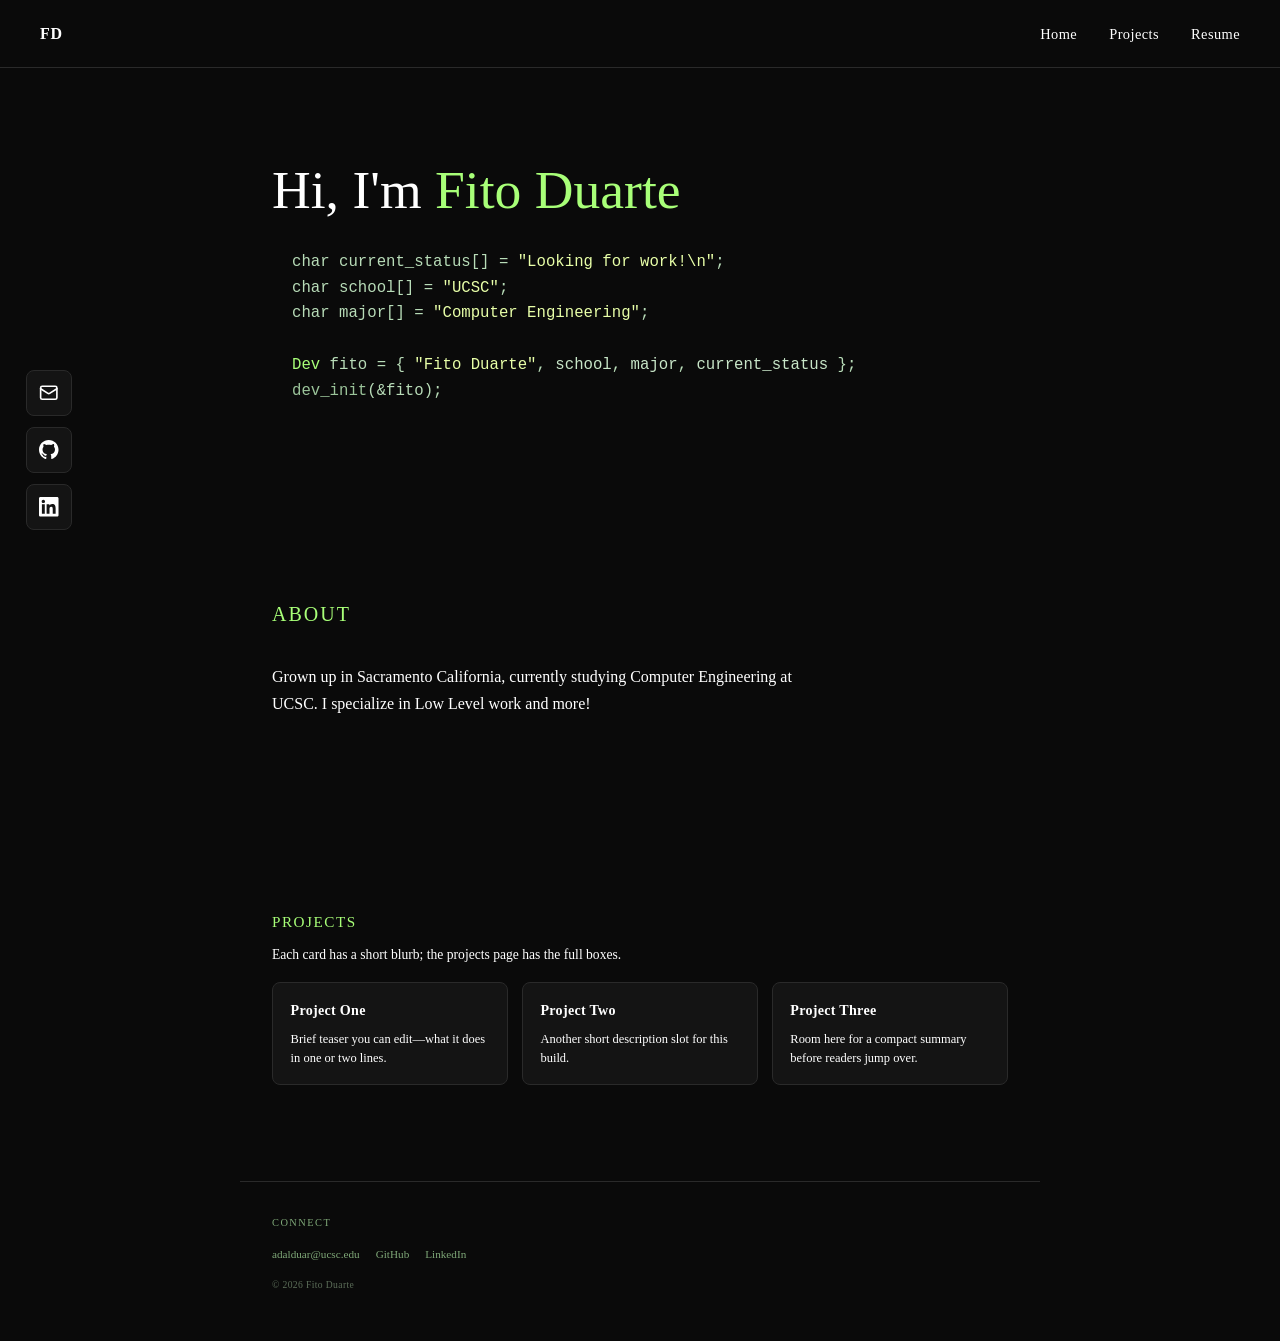
==== index.html @ a1b9959f "Initial commit" ====
<!DOCTYPE html>
<html lang="en">
<head>
  <meta charset="UTF-8" />
  <meta name="viewport" content="width=device-width, initial-scale=1.0" />
  <title>Your Name — Home</title>
  <link rel="stylesheet" href="style.css" />
</head>
<body>

<nav>
  <div class="nav-name"><a href="index.html">FD</a></div>
  <ul class="nav-links">
    <li><a href="index.html" class="active">Home</a></li>
    <li><a href="projects.html">Projects</a></li>
    <li><a href="resume.html">Resume</a></li>
  </ul>
</nav>

<div class="hero-connect hero-connect--dock" aria-label="Social links">
  <a class="hero-connect-link" href="mailto:adalduar@ucsc.edu" aria-label="Email">
    <svg xmlns="http://www.w3.org/2000/svg" viewBox="0 0 24 24" fill="none" stroke="currentColor" stroke-width="2" stroke-linecap="round" stroke-linejoin="round" aria-hidden="true"><rect width="20" height="16" x="2" y="4" rx="2"/><path d="m22 7-8.97 5.7a1.94 1.94 0 0 1-2.06 0L2 7"/></svg>
  </a>
  <a class="hero-connect-link" href="https://github.com/adalduar" target="_blank" rel="noopener noreferrer" aria-label="GitHub">
    <svg xmlns="http://www.w3.org/2000/svg" viewBox="0 0 24 24" fill="currentColor" aria-hidden="true"><path d="M12 0c-6.626 0-12 5.373-12 12 0 5.302 3.438 9.8 8.207 11.387.599.111.793-.261.793-.577v-2.234c-3.338.726-4.033-1.416-4.033-1.416-.546-1.387-1.333-1.756-1.333-1.756-1.089-.745.083-.729.083-.729 1.205.084 1.839 1.237 1.839 1.237 1.07 1.834 2.807 1.304 3.492.997.107-.775.418-1.305.762-1.604-2.665-.305-5.467-1.334-5.467-5.931 0-1.311.469-2.381 1.236-3.221-.124-.303-.535-1.524.117-3.176 0 0 1.008-.322 3.301 1.23.957-.266 1.983-.399 3.003-.404 1.02.005 2.047.138 3.006.404 2.291-1.552 3.297-1.23 3.297-1.23.653 1.653.242 2.874.118 3.176.77.84 1.235 1.911 1.235 3.221 0 4.609-2.807 5.624-5.479 5.921.43.372.823 1.102.823 2.222v3.293c0 .319.192.694.801.576 4.765-1.589 8.199-6.086 8.199-11.386 0-6.627-5.373-12-12-12z"/></svg>
  </a>
  <a class="hero-connect-link" href="https://www.linkedin.com/in/adalduar" target="_blank" rel="noopener noreferrer" aria-label="LinkedIn">
    <svg xmlns="http://www.w3.org/2000/svg" viewBox="0 0 24 24" fill="currentColor" aria-hidden="true"><path d="M20.447 20.452h-3.554v-5.569c0-1.328-.027-3.037-1.852-3.037-1.853 0-2.136 1.445-2.136 2.939v5.667H9.351V9h3.414v1.561h.046c.477-.9 1.637-1.85 3.37-1.85 3.601 0 4.267 2.37 4.267 5.455v6.286zM5.337 7.433c-1.144 0-2.063-.926-2.063-2.065 0-1.138.92-2.063 2.063-2.063 1.14 0 2.064.925 2.064 2.063 0 1.139-.925 2.065-2.064 2.065zm1.782 13.019H3.555V9h3.564v11.452zM22.225 0H1.771C.792 0 0 .774 0 1.729v20.542C0 23.227.792 24 1.771 24h20.451C23.2 24 24 23.227 24 22.271V1.729C24 .774 23.2 0 22.222 0h.003z"/></svg>
  </a>
</div>

<main>
  <div class="main-inner">
  <section id="home">
    <h1>Hi, I'm <span class="accent">Fito Duarte</span></h1>

    <div class="terminal-box">
      <pre class="terminal-box__body"><code><span class="terminal-box__code">char current_status[] = <span class="terminal-box__str">"Looking for work!\n"</span>;
char school[] = <span class="terminal-box__str">"UCSC"</span>;
char major[] = <span class="terminal-box__str">"Computer Engineering"</span>;

<span class="terminal-box__type">Dev</span> fito = { <span class="terminal-box__str">"Fito Duarte"</span>, <span class="terminal-box__var">school</span>, <span class="terminal-box__var">major</span>, <span class="terminal-box__var">current_status</span> };
<span class="terminal-box__fn">dev_init</span>(&amp;fito);</span></code></pre>
    </div>
  </section>

  <section id="about">
    <h2>About</h2>
    <p>Grown up in Sacramento California,
      currently studying Computer Engineering at UCSC.
      I specialize in Low Level work and more!
    </p>
  </section>

  <section id="projects-preview" aria-labelledby="projects-preview-heading">
    <div class="home-projects">
      <h2 class="home-projects-heading" id="projects-preview-heading">Projects</h2>
      <p class="home-projects-lead">Each card has a short blurb; the projects page has the full boxes.</p>
      <ul class="home-preview-grid">
        <li>
          <a class="home-preview-card" href="projects.html#project-one">
            <span class="home-preview-title">Project One</span>
            <span class="home-preview-desc">Brief teaser you can edit—what it does in one or two lines.</span>
          </a>
        </li>
        <li>
          <a class="home-preview-card" href="projects.html#project-two">
            <span class="home-preview-title">Project Two</span>
            <span class="home-preview-desc">Another short description slot for this build.</span>
          </a>
        </li>
        <li>
          <a class="home-preview-card" href="projects.html#project-three">
            <span class="home-preview-title">Project Three</span>
            <span class="home-preview-desc">Room here for a compact summary before readers jump over.</span>
          </a>
        </li>
      </ul>
    </div>
  </section>
  </div>

  <footer class="site-footer">
    <h2 class="site-footer-title">Connect</h2>
    <ul class="site-footer-list">
      <li><a href="mailto:adalduar@ucsc.edu">adalduar@ucsc.edu</a></li>
      <li><a href="https://github.com/adalduar" target="_blank" rel="noopener noreferrer">GitHub</a></li>
      <li><a href="https://www.linkedin.com/in/adalduar" target="_blank" rel="noopener noreferrer">LinkedIn</a></li>
    </ul>
    <p class="site-footer-copy">© 2026 Fito Duarte</p>
  </footer>
</main>

<script src="script.js" defer></script>
</body>
</html>
---- style.css ----
/* ── Reset & Base ── */
* {
    margin: 0;
    padding: 0;
    box-sizing: border-box;
}

:root {
    --bg: #0a0a0a;
    --surface: #141414;
    --border: #2a2a2a;
    --text: #ffffff;
    --muted: #ffffff;
    --accent: #a8ff78;
    --connect: #7fa878;
    --connect-hover: #9bc49a;
    --connect-faint: #5c6e59;
}

html {
    scroll-behavior: smooth;
    height: 100%;
}

@media (prefers-reduced-motion: reduce) {
    html {
        scroll-behavior: auto;
    }

    .main-inner {
        animation: none;
        opacity: 1;
        transform: none;
    }

    main {
        opacity: 1;
        transform: none;
    }

    main.main--exiting {
        transition: none;
    }
}

body {
    background-color: var(--bg);
    color: var(--text);
    font-family: 'Bookman', serif;
    font-size: 16px;
    line-height: 1.7;
    min-height: 100%;
    min-height: 100dvh;
    display: flex;
    flex-direction: column;
}

/* ── Nav ── */
nav {
    position: fixed;
    top: 0;
    left: 0;
    right: 0;
    display: flex;
    justify-content: space-between;
    align-items: center;
    padding: 1.25rem 2.5rem;
    background-color: var(--bg);
    border-bottom: 1px solid var(--border);
    z-index: 100;
}

.nav-name {
    font-size: 1rem;
    font-weight: bold;
    letter-spacing: 0.05em;
}

.nav-name a {
    color: var(--text);
    text-decoration: none;
    transition: color 0.2s;
}

.nav-name a:hover {
    color: var(--accent);
}

.nav-links {
    list-style: none;
    display: flex;
    gap: 2rem;
}

.nav-links a {
    color: var(--text);
    text-decoration: none;
    font-size: 0.9rem;
    letter-spacing: 0.03em;
    transition: color 0.2s;
}

.nav-links a:hover {
    color: var(--accent);
}

@keyframes content-fade-in {
    from {
        opacity: 0;
        transform: translateY(10px);
    }
    to {
        opacity: 1;
        transform: translateY(0);
    }
}

main {
    flex: 1 0 auto;
    display: flex;
    flex-direction: column;
    min-height: 100vh;
    min-height: 100dvh;
    transition: opacity 0.14s ease-out, transform 0.14s ease-out;
}

.main-inner {
    animation: content-fade-in 0.22s ease-out both;
}

main.main--exiting {
    opacity: 0;
    transform: translateY(8px);
    pointer-events: none;
}

/* ── Sections ── */
section {
    max-width: 800px;
    margin: 0 auto;
    padding: 6rem 2rem;
}

main section:first-of-type {
    padding-top: 10rem;
}

h1 {
    font-size: 3rem;
    font-weight: normal;
    margin-bottom: 1rem;
    line-height: 1.2;
}

h2 {
    font-size: 1.25rem;
    font-weight: normal;
    margin-bottom: 2rem;
    color: var(--accent);
    letter-spacing: 0.1em;
    text-transform: uppercase;
}

h3 {
    font-size: 1.1rem;
    margin-bottom: 0.5rem;
}

p {
    color: var(--muted);
    max-width: 560px;
}

.accent {
    color: var(--accent);
}

#home h1 {
    font-size: 3.35rem;
    margin-bottom: 0.35rem;
    line-height: 1.15;
}

/* Minimal terminal-style box (reuse: wrap a <pre> in .terminal-box) */
.terminal-box {
    margin-top: 1.75rem;
    margin-left: 1.25rem;
    max-width: 36rem;
    background: transparent;
}

.terminal-box__body {
    margin: 0;
    padding: 0;
    font-family: ui-monospace, 'Cascadia Code', 'Source Code Pro', Menlo, Consolas, monospace;
    font-size: 0.98rem;
    line-height: 1.65;
    color: #c8e6c8;
    background: transparent;
    overflow-x: auto;
    white-space: pre-wrap;
    word-break: break-word;
}

.terminal-box__body code {
    font: inherit;
    color: inherit;
}

.terminal-box__code {
    color: #b8dcb8;
}

.terminal-box__str {
    color: #e8ffa8;
}

.terminal-box__type {
    color: var(--accent);
}

.terminal-box__fn {
    color: #9bc49a;
}

.terminal-box__var {
    color: #c8e6c8;
}

.hero-connect--dock {
    display: flex;
    flex-wrap: wrap;
    gap: 0.65rem;
}

@media (max-width: 767px) {
    .hero-connect--dock {
        justify-content: center;
        padding: 1rem 1.5rem 0.25rem;
    }
}

@media (min-width: 768px) {
    .hero-connect--dock {
        position: fixed;
        left: clamp(0.75rem, 2vw, 1.75rem);
        top: 50%;
        transform: translateY(-50%);
        flex-direction: column;
        flex-wrap: nowrap;
        z-index: 50;
    }
}

.hero-connect-link {
    display: inline-flex;
    align-items: center;
    justify-content: center;
    width: 2.9rem;
    height: 2.9rem;
    border: 1px solid var(--border);
    border-radius: 8px;
    color: var(--text);
    background: var(--surface);
    transition: border-color 0.2s, color 0.2s, background 0.2s;
}

.hero-connect-link:hover {
    border-color: var(--accent);
    color: var(--accent);
}

.hero-connect-link svg {
    width: 1.22rem;
    height: 1.22rem;
    display: block;
}

/* Home: compact project previews */
.home-projects {
    margin-top: 0;
    max-width: 800px;
}

.home-projects-heading {
    font-size: 0.95rem;
    font-weight: normal;
    margin-bottom: 0.5rem;
    color: var(--accent);
    letter-spacing: 0.1em;
    text-transform: uppercase;
}

.home-projects-lead {
    font-size: 0.85rem;
    margin-bottom: 1rem;
    max-width: 42rem;
}

.home-preview-grid {
    list-style: none;
    display: grid;
    grid-template-columns: repeat(auto-fit, minmax(200px, 1fr));
    gap: 0.85rem;
}

.home-preview-card {
    display: flex;
    flex-direction: column;
    gap: 0.45rem;
    padding: 1rem 1.1rem;
    border: 1px solid var(--border);
    border-radius: 8px;
    background: var(--surface);
    color: var(--text);
    text-decoration: none;
    transition: border-color 0.2s, background 0.2s;
}

.home-preview-card:hover {
    border-color: var(--accent);
}

.home-preview-title {
    font-size: 0.88rem;
    font-weight: bold;
    letter-spacing: 0.02em;
}

.home-preview-desc {
    font-size: 0.78rem;
    line-height: 1.5;
    color: var(--muted);
}

/* ── Project Grid ── */
.project-grid {
    display: grid;
    grid-template-columns: repeat(auto-fit, minmax(220px, 1fr));
    gap: 1.5rem;
}

.project-card {
    background: var(--surface);
    border: 1px solid var(--border);
    border-radius: 8px;
    padding: 1.5rem;
    transition: border-color 0.2s;
}

.project-card:hover {
    border-color: var(--accent);
}

.project-card p,
.project-summary {
    font-size: 0.9rem;
    margin: 0.5rem 0 1rem;
}

.project-links {
    display: flex;
    gap: 1rem;
}

.project-links a {
    color: var(--accent);
    text-decoration: none;
    font-size: 0.85rem;
    border-bottom: 1px solid transparent;
    transition: border-color 0.2s;
}

.project-links a:hover {
    border-color: var(--accent);
}

/* Projects page: large single-column cards (original style, scaled up) */
.page-projects .project-grid {
    grid-template-columns: 1fr;
    gap: 2.5rem;
}

.page-projects .project-card {
    padding: 2.75rem 3rem;
    border-radius: 10px;
    scroll-margin-top: 5.5rem;
    min-height: 14rem;
}

.page-projects .project-card h3 {
    font-size: 1.45rem;
    margin-bottom: 0.85rem;
}

.page-projects .project-summary {
    font-size: 1.05rem;
    line-height: 1.7;
    max-width: none;
    min-height: 5.5em;
    margin: 0 0 1.35rem;
}

.page-projects .project-links a {
    font-size: 0.95rem;
}

/* ── Resume Button ── */
.resume-btn {
    display: inline-block;
    margin-top: 1rem;
    padding: 0.75rem 1.75rem;
    border: 1px solid var(--accent);
    color: var(--accent);
    text-decoration: none;
    font-size: 0.9rem;
    border-radius: 4px;
    transition: background 0.2s, color 0.2s;
}

.resume-btn:hover {
    background: var(--accent);
    color: #0a0a0a;
}

/* ── Footer (connect) ── */
.site-footer {
    max-width: 800px;
    width: 100%;
    margin-top: auto;
    margin-left: auto;
    margin-right: auto;
    padding: 2rem 2rem 3rem;
    border-top: 1px solid var(--border);
}

.site-footer-title {
    font-size: 0.65rem;
    font-weight: normal;
    margin-bottom: 0.5rem;
    color: var(--connect);
    letter-spacing: 0.14em;
    text-transform: uppercase;
}

.site-footer-list {
    list-style: none;
    display: flex;
    flex-direction: row;
    flex-wrap: wrap;
    align-items: center;
    gap: 0.35rem 1rem;
}

.site-footer-list a {
    color: var(--connect);
    text-decoration: none;
    font-size: 0.7rem;
    transition: color 0.2s;
}

.site-footer-list a:hover {
    color: var(--connect-hover);
    text-decoration: underline;
}

.site-footer-copy {
    margin-top: 0.65rem;
    font-size: 0.6rem;
    color: var(--connect-faint);
    letter-spacing: 0.04em;
}
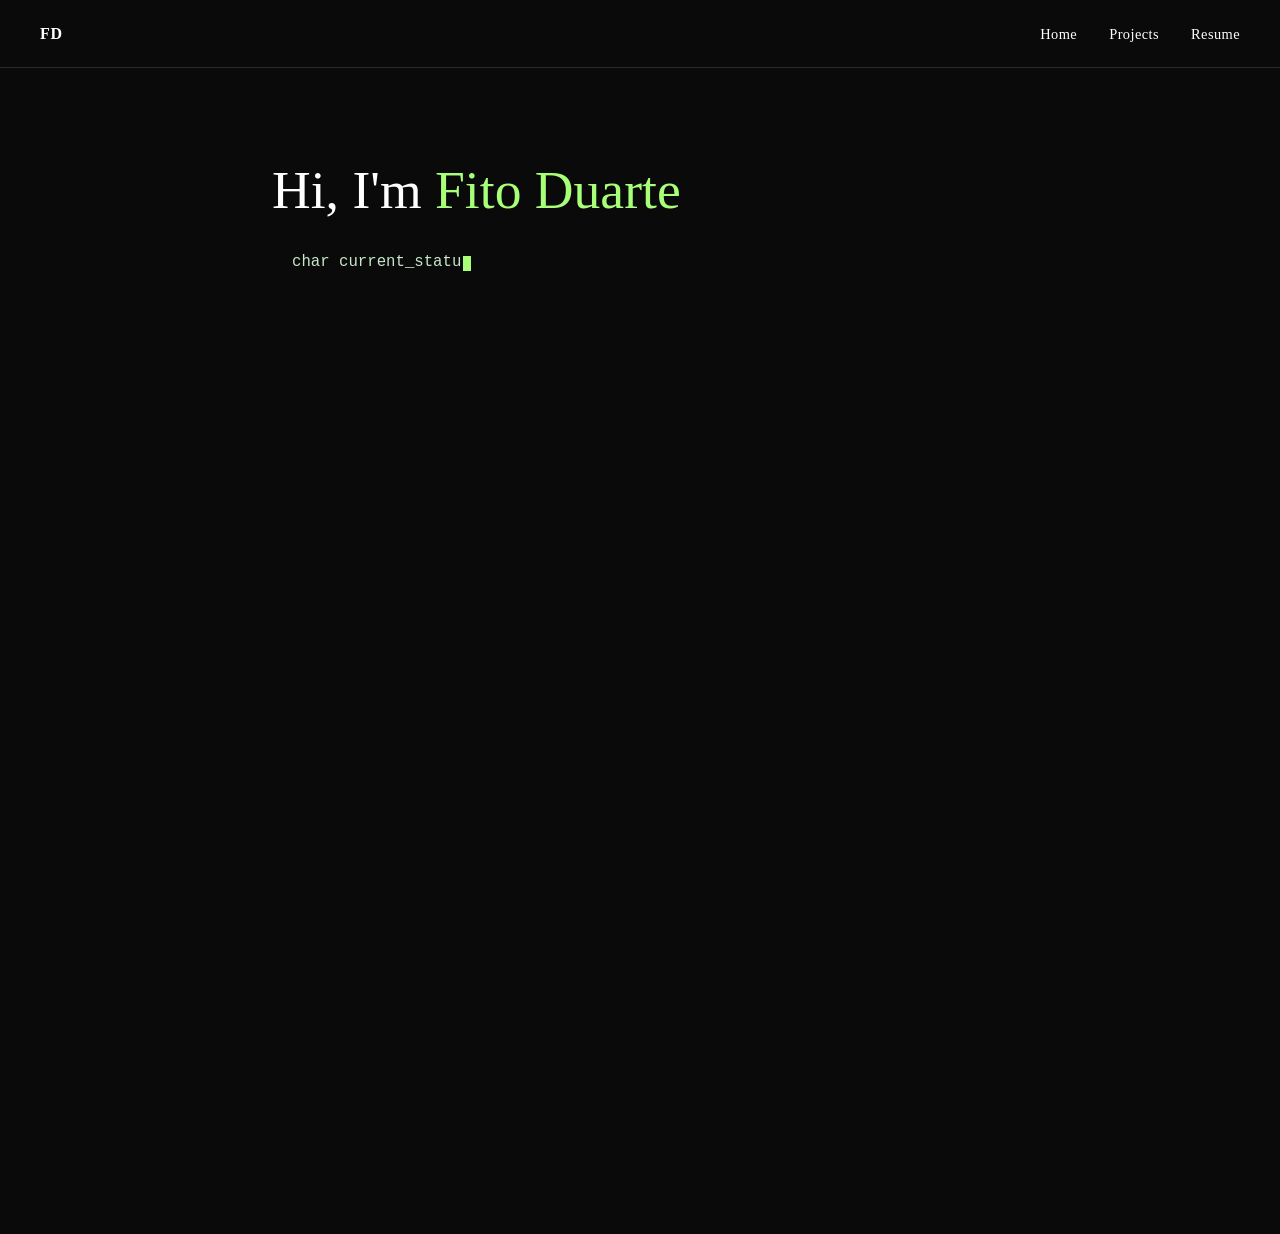
==== commit ce150559: "Intro Animation" ====
--- a/index.html
+++ b/index.html
@@ -4,9 +4,18 @@
   <meta charset="UTF-8" />
   <meta name="viewport" content="width=device-width, initial-scale=1.0" />
   <title>Your Name — Home</title>
+  <script>
+    try {
+      if (sessionStorage.getItem('homeIntroPlayed') === '1') {
+        document.documentElement.classList.add('home-intro-return');
+      } else {
+        document.documentElement.classList.add('home-intro-typing');
+      }
+    } catch (e) {}
+  </script>
   <link rel="stylesheet" href="style.css" />
 </head>
-<body>
+<body class="page-home">
 
 <nav>
   <div class="nav-name"><a href="index.html">FD</a></div>
@@ -17,7 +26,7 @@
   </ul>
 </nav>
 
-<div class="hero-connect hero-connect--dock" aria-label="Social links">
+<div class="hero-connect hero-connect--dock home-intro-reveal" aria-label="Social links">
   <a class="hero-connect-link" href="mailto:adalduar@ucsc.edu" aria-label="Email">
     <svg xmlns="http://www.w3.org/2000/svg" viewBox="0 0 24 24" fill="none" stroke="currentColor" stroke-width="2" stroke-linecap="round" stroke-linejoin="round" aria-hidden="true"><rect width="20" height="16" x="2" y="4" rx="2"/><path d="m22 7-8.97 5.7a1.94 1.94 0 0 1-2.06 0L2 7"/></svg>
   </a>
@@ -32,10 +41,11 @@
 <main>
   <div class="main-inner">
   <section id="home">
-    <h1>Hi, I'm <span class="accent">Fito Duarte</span></h1>
+    <h1><span id="hero-heading-typed">Hi, I'm </span><span class="accent" id="hero-name-typed">Fito Duarte</span></h1>
 
     <div class="terminal-box">
-      <pre class="terminal-box__body"><code><span class="terminal-box__code">char current_status[] = <span class="terminal-box__str">"Looking for work!\n"</span>;
+      <pre class="terminal-box__body terminal-box__typing" id="terminal-typing"><code></code></pre>
+      <pre class="terminal-box__body terminal-box__finished" id="terminal-finished"><code><span class="terminal-box__code">char current_status[] = <span class="terminal-box__str">"Looking for work!\n"</span>;
 char school[] = <span class="terminal-box__str">"UCSC"</span>;
 char major[] = <span class="terminal-box__str">"Computer Engineering"</span>;
 
@@ -44,7 +54,7 @@
     </div>
   </section>
 
-  <section id="about">
+  <section id="about" class="home-intro-reveal">
     <h2>About</h2>
     <p>Grown up in Sacramento California,
       currently studying Computer Engineering at UCSC.
@@ -52,7 +62,7 @@
     </p>
   </section>
 
-  <section id="projects-preview" aria-labelledby="projects-preview-heading">
+  <section id="projects-preview" class="home-intro-reveal" aria-labelledby="projects-preview-heading">
     <div class="home-projects">
       <h2 class="home-projects-heading" id="projects-preview-heading">Projects</h2>
       <p class="home-projects-lead">Each card has a short blurb; the projects page has the full boxes.</p>
@@ -80,7 +90,7 @@
   </section>
   </div>
 
-  <footer class="site-footer">
+  <footer class="site-footer home-intro-reveal">
     <h2 class="site-footer-title">Connect</h2>
     <ul class="site-footer-list">
       <li><a href="mailto:adalduar@ucsc.edu">adalduar@ucsc.edu</a></li>
@@ -92,5 +102,6 @@
 </main>
 
 <script src="script.js" defer></script>
+<script src="home-intro.js" defer></script>
 </body>
 </html>
--- a/style.css
+++ b/style.css
@@ -126,6 +126,36 @@
 
 .main-inner {
     animation: content-fade-in 0.22s ease-out both;
+}
+
+/* Home: hero never uses the main page-enter fade (typing or static in HTML) */
+body.page-home .main-inner {
+    animation: none;
+    opacity: 1;
+    transform: none;
+}
+
+body.page-home #home {
+    opacity: 1;
+    transform: none;
+    animation: none;
+}
+
+/* First visit: type into the plain terminal layer; finished block stays hidden */
+html.home-intro-typing body.page-home .terminal-box__finished {
+    display: none;
+}
+
+html.home-intro-typing body.page-home .terminal-box__typing {
+    display: block;
+}
+
+body.page-home .terminal-box__typing {
+    display: none;
+}
+
+body.page-home .terminal-box__finished {
+    display: block;
 }
 
 main.main--exiting {
@@ -227,6 +257,91 @@
     color: #c8e6c8;
 }
 
+/* Home intro typing (first visit per session) */
+body.page-home .home-intro-reveal {
+    opacity: 0;
+    visibility: hidden;
+    pointer-events: none;
+    transform: translateY(1.35rem);
+    transition:
+        opacity 0.9s cubic-bezier(0.22, 1, 0.36, 1),
+        transform 0.9s cubic-bezier(0.22, 1, 0.36, 1),
+        visibility 0.9s;
+    transition-delay: var(--reveal-delay, 0s);
+}
+
+body.page-home .home-intro-reveal--visible {
+    opacity: 1;
+    visibility: visible;
+    pointer-events: auto;
+    transform: translateY(0);
+}
+
+body.page-home.home-intro-skip-reveal .home-intro-reveal {
+    transition: none;
+    transform: none;
+}
+
+/* Returning to home: fade in only the sections below the hero */
+html.home-intro-return body.page-home .home-intro-reveal {
+    opacity: 0;
+    visibility: hidden;
+    transform: translateY(1rem);
+    animation: home-reveal-fade 0.65s cubic-bezier(0.22, 1, 0.36, 1) forwards;
+    animation-delay: var(--reveal-delay, 0s);
+    transition: none;
+}
+
+@keyframes home-reveal-fade {
+    to {
+        opacity: 1;
+        visibility: visible;
+        transform: translateY(0);
+    }
+}
+
+html.home-intro-return body.page-home .home-intro-reveal--visible {
+    pointer-events: auto;
+}
+
+.typing-cursor {
+    display: inline-block;
+    width: 0.5em;
+    height: 0.95em;
+    margin-left: 2px;
+    background: var(--accent);
+    vertical-align: text-bottom;
+    animation: typing-cursor-blink 0.9s step-end infinite;
+}
+
+@keyframes typing-cursor-blink {
+    50% {
+        opacity: 0;
+    }
+}
+
+@media (prefers-reduced-motion: reduce) {
+    body.page-home .home-intro-reveal {
+        opacity: 1;
+        visibility: visible;
+        pointer-events: auto;
+        transform: none;
+        transition: none;
+        animation: none;
+    }
+
+    html.home-intro-return body.page-home .home-intro-reveal {
+        animation: none;
+        opacity: 1;
+        visibility: visible;
+        transform: none;
+    }
+
+    .typing-cursor {
+        display: none;
+    }
+}
+
 .hero-connect--dock {
     display: flex;
     flex-wrap: wrap;
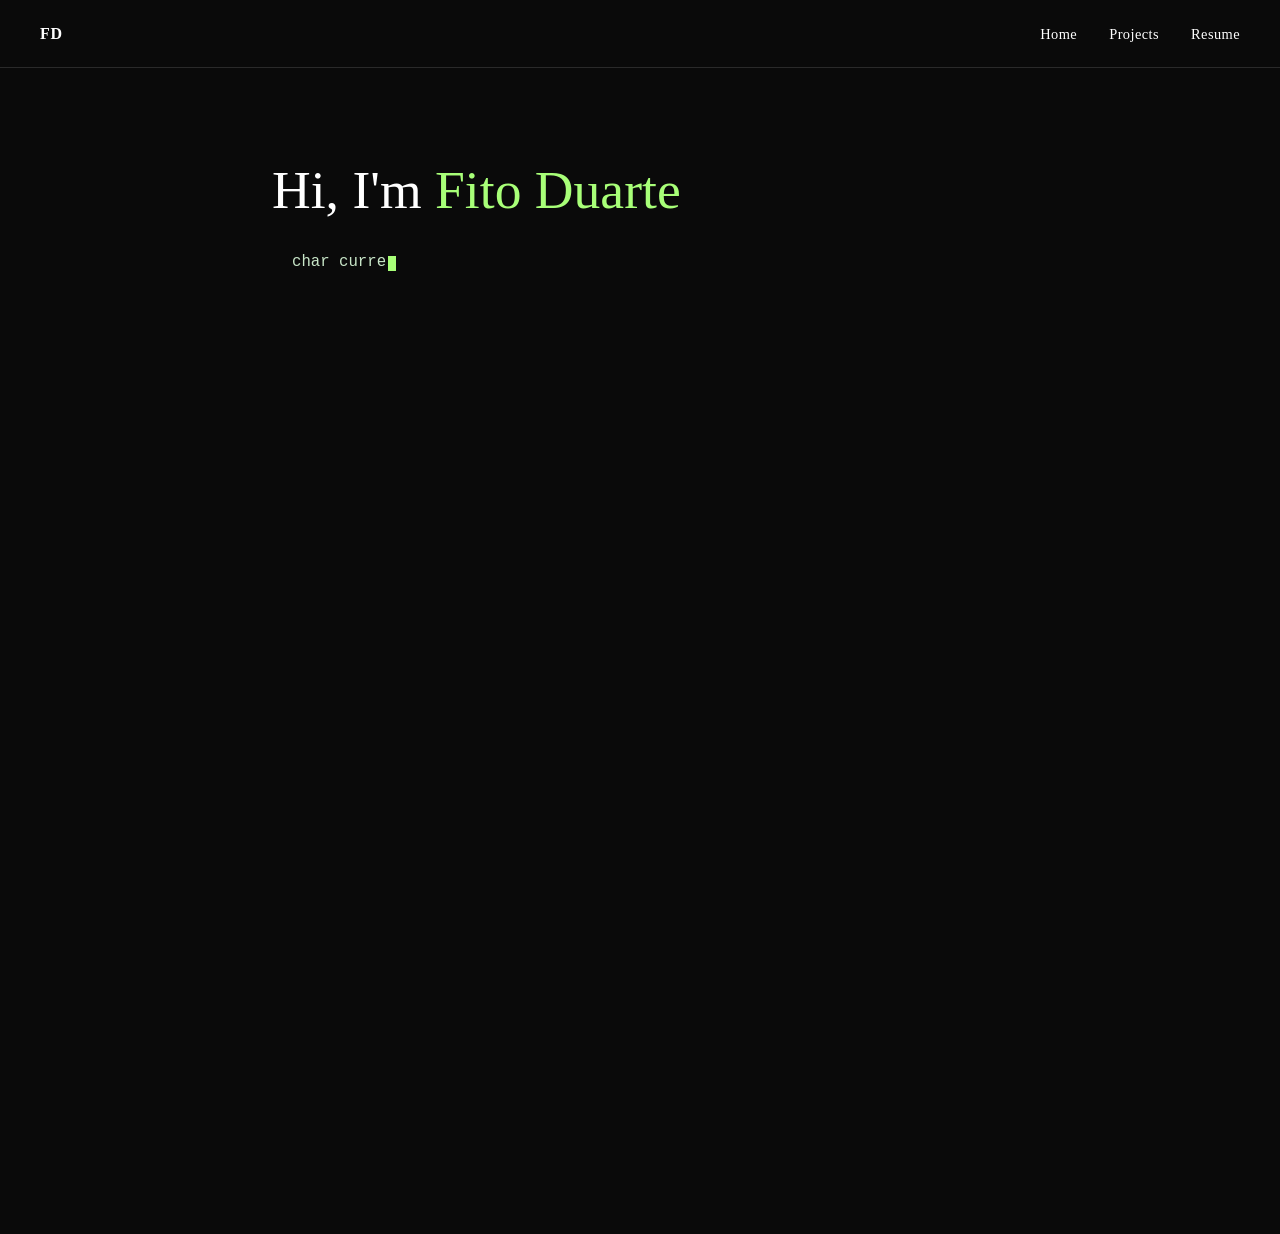
==== commit 983b073f: "changing terminal entry text" ====
--- a/index.html
+++ b/index.html
@@ -49,8 +49,8 @@
 char school[] = <span class="terminal-box__str">"UCSC"</span>;
 char major[] = <span class="terminal-box__str">"Computer Engineering"</span>;
 
-<span class="terminal-box__type">Dev</span> fito = { <span class="terminal-box__str">"Fito Duarte"</span>, <span class="terminal-box__var">school</span>, <span class="terminal-box__var">major</span>, <span class="terminal-box__var">current_status</span> };
-<span class="terminal-box__fn">dev_init</span>(&amp;fito);</span></code></pre>
+<span class="terminal-box__type">Dev</span> *fito = dev_init(<span class="terminal-box__str">"Fito Duarte"</span>, <span class="terminal-box__var">school</span>, <span class="terminal-box__var">major</span>, <span class="terminal-box__var">current_status</span>);
+<span class="terminal-box__fn">load</span>(&amp;fito);</span></code></pre>
     </div>
   </section>
 
--- a/style.css
+++ b/style.css
@@ -257,8 +257,8 @@
     color: #c8e6c8;
 }
 
-/* Home intro typing (first visit per session) */
-body.page-home .home-intro-reveal {
+/* Home intro: only hide lower sections while first-visit typing runs */
+html.home-intro-typing body.page-home .home-intro-reveal:not(.hero-connect--dock) {
     opacity: 0;
     visibility: hidden;
     pointer-events: none;
@@ -270,38 +270,55 @@
     transition-delay: var(--reveal-delay, 0s);
 }
 
-body.page-home .home-intro-reveal--visible {
+html.home-intro-typing body.page-home .home-intro-reveal.hero-connect--dock {
+    opacity: 0;
+    visibility: hidden;
+    pointer-events: none;
+    transition:
+        opacity 0.9s cubic-bezier(0.22, 1, 0.36, 1),
+        visibility 0.9s;
+    transition-delay: var(--reveal-delay, 0s);
+}
+
+html.home-intro-typing body.page-home .home-intro-reveal--visible:not(.hero-connect--dock),
+body.page-home .home-intro-reveal.home-intro-reveal--visible:not(.hero-connect--dock) {
     opacity: 1;
     visibility: visible;
     pointer-events: auto;
     transform: translateY(0);
 }
 
-body.page-home.home-intro-skip-reveal .home-intro-reveal {
+html.home-intro-typing body.page-home .home-intro-reveal.hero-connect--dock.home-intro-reveal--visible,
+body.page-home .home-intro-reveal.hero-connect--dock.home-intro-reveal--visible {
+    opacity: 1;
+    visibility: visible;
+    pointer-events: auto;
+}
+
+/* Navigating back to home: fade main content only; nav + socials stay put */
+html.home-intro-return body.page-home main {
+    animation: content-fade-in 0.42s cubic-bezier(0.22, 1, 0.36, 1) both;
+}
+
+html.home-intro-return nav,
+html.home-intro-return body.page-home .hero-connect--dock {
+    animation: none;
+    opacity: 1;
+    visibility: visible;
+    pointer-events: auto;
+    transition: none;
+}
+
+html.home-intro-return body.page-home .home-intro-reveal:not(.hero-connect--dock) {
+    opacity: 1;
+    visibility: visible;
+    pointer-events: auto;
+    transform: none;
+}
+
+body.page-home.home-intro-skip-reveal .home-intro-reveal:not(.hero-connect--dock) {
     transition: none;
     transform: none;
-}
-
-/* Returning to home: fade in only the sections below the hero */
-html.home-intro-return body.page-home .home-intro-reveal {
-    opacity: 0;
-    visibility: hidden;
-    transform: translateY(1rem);
-    animation: home-reveal-fade 0.65s cubic-bezier(0.22, 1, 0.36, 1) forwards;
-    animation-delay: var(--reveal-delay, 0s);
-    transition: none;
-}
-
-@keyframes home-reveal-fade {
-    to {
-        opacity: 1;
-        visibility: visible;
-        transform: translateY(0);
-    }
-}
-
-html.home-intro-return body.page-home .home-intro-reveal--visible {
-    pointer-events: auto;
 }
 
 .typing-cursor {
@@ -321,20 +338,27 @@
 }
 
 @media (prefers-reduced-motion: reduce) {
-    body.page-home .home-intro-reveal {
+    html.home-intro-return body.page-home main {
+        animation: none;
+        opacity: 1;
+        transform: none;
+    }
+
+    html.home-intro-return nav,
+    html.home-intro-return body.page-home .hero-connect--dock {
+        animation: none;
+        opacity: 1;
+    }
+
+    html.home-intro-typing body.page-home .home-intro-reveal:not(.hero-connect--dock),
+    html.home-intro-typing body.page-home .home-intro-reveal--visible:not(.hero-connect--dock),
+    html.home-intro-typing body.page-home .home-intro-reveal.hero-connect--dock,
+    html.home-intro-typing body.page-home .home-intro-reveal.hero-connect--dock.home-intro-reveal--visible {
         opacity: 1;
         visibility: visible;
         pointer-events: auto;
         transform: none;
         transition: none;
-        animation: none;
-    }
-
-    html.home-intro-return body.page-home .home-intro-reveal {
-        animation: none;
-        opacity: 1;
-        visibility: visible;
-        transform: none;
     }
 
     .typing-cursor {
@@ -358,12 +382,14 @@
 @media (min-width: 768px) {
     .hero-connect--dock {
         position: fixed;
-        left: clamp(0.75rem, 2vw, 1.75rem);
+        left: 1.25rem;
         top: 50%;
         transform: translateY(-50%);
         flex-direction: column;
         flex-wrap: nowrap;
         z-index: 50;
+        margin: 0;
+        padding: 0;
     }
 }
 
